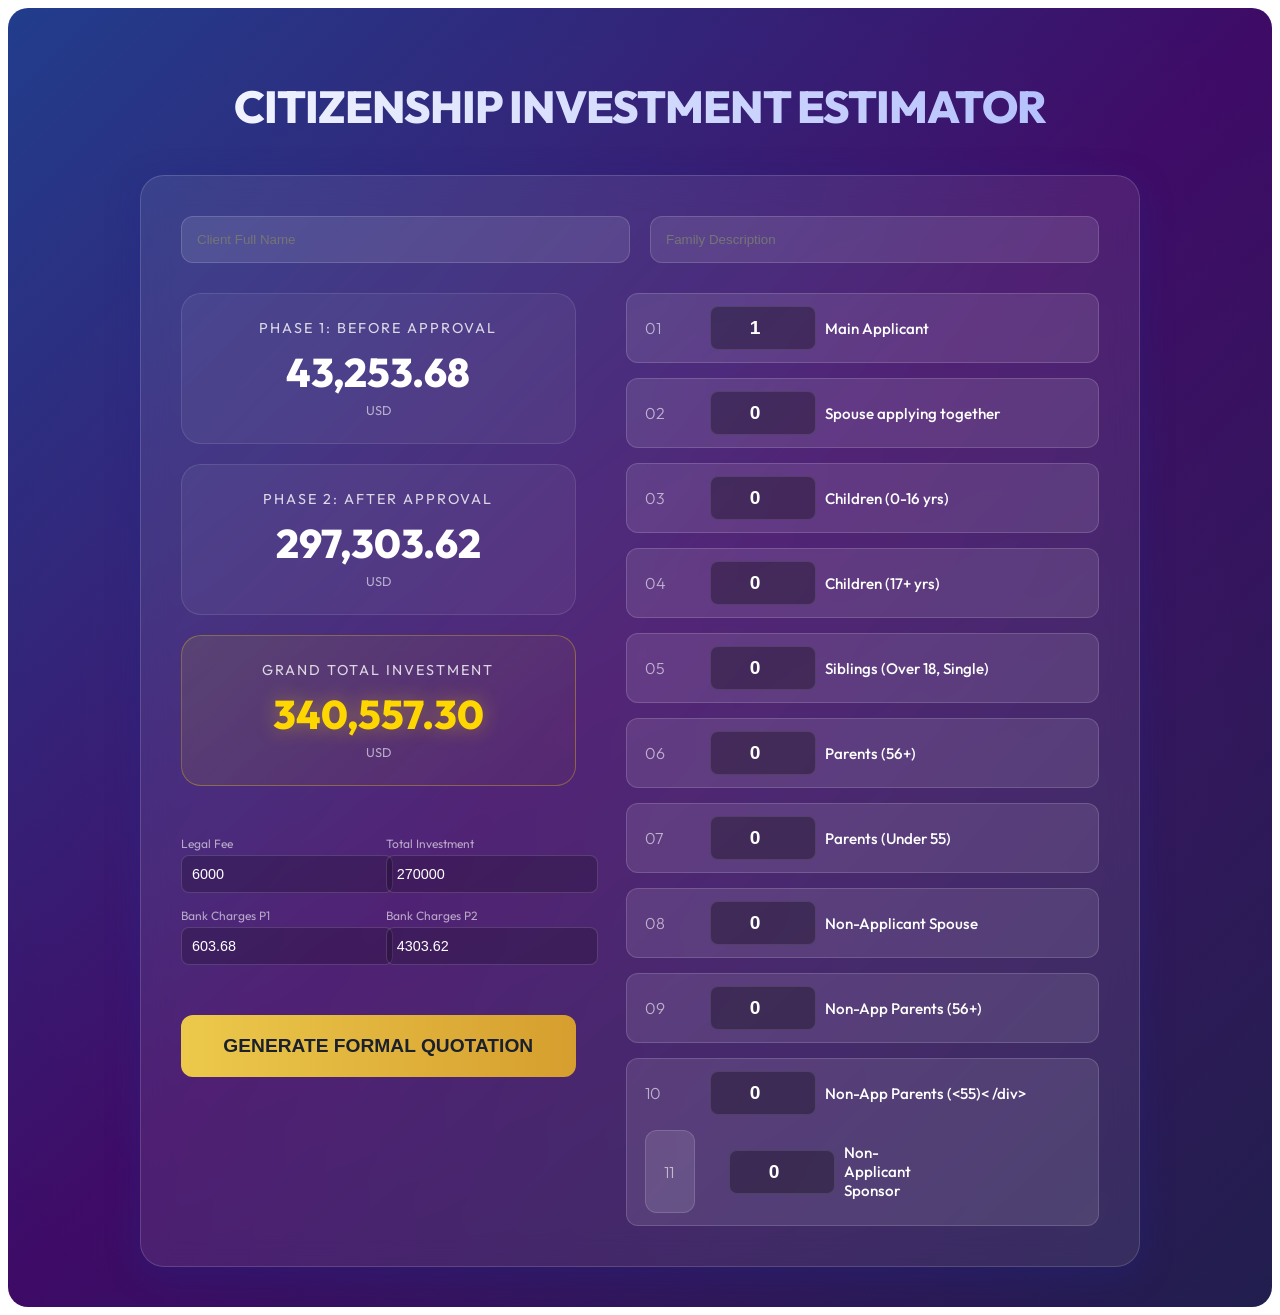
==== src/main/resources/templates/calculator.html @ 2127400d "spring boot app" ====
<!DOCTYPE html>
<html xmlns:th="http://www.thymeleaf.org" th:replace="~{layout :: layout(~{::content})}">

<head>
    <title>Premium Calculator - Office Management</title>
</head>

<body>
    <div th:fragment="content">
        <style>
            @import url('https://fonts.googleapis.com/css2?family=Outfit:wght@300;400;600;800&display=swap');

            :root {
                --glass-bg: rgba(255, 255, 255, 0.08);
                --glass-border: rgba(255, 255, 255, 0.15);
                --glass-shadow: 0 8px 32px 0 rgba(31, 38, 135, 0.37);
                --accent-color: #ffd700;
                --text-main: #ffffff;
                --input-bg: rgba(255, 255, 255, 0.1);
            }

            .premium-wrapper {
                min-height: 90vh;
                background: linear-gradient(135deg, #1e3a8a 0%, #3b0764 50%, #1e1b4b 100%);
                padding: 40px;
                border-radius: 20px;
                font-family: 'Outfit', sans-serif;
                color: var(--text-main);
                position: relative;
                overflow: hidden;
            }

            .premium-wrapper::before {
                content: '';
                position: absolute;
                top: -50%;
                left: -50%;
                width: 200%;
                height: 200%;
                background: radial-gradient(circle, rgba(255, 255, 255, 0.05) 0%, transparent 70%);
                pointer-events: none;
            }

            .calc-glass-card {
                background: var(--glass-bg);
                backdrop-filter: blur(15px);
                -webkit-backdrop-filter: blur(15px);
                border: 1px solid var(--glass-border);
                border-radius: 24px;
                box-shadow: var(--glass-shadow);
                padding: 40px;
                animation: fadeIn 0.8s ease-out;
            }

            @keyframes fadeIn {
                from {
                    opacity: 0;
                    transform: translateY(20px);
                }

                to {
                    opacity: 1;
                    transform: translateY(0);
                }
            }

            .calc-header-main {
                font-size: 2.8rem;
                font-weight: 800;
                text-align: center;
                margin-bottom: 40px;
                background: linear-gradient(to right, #ffffff, #a5b4fc);
                -webkit-background-clip: text;
                -webkit-text-fill-color: transparent;
                letter-spacing: -1px;
            }

            .calc-grid {
                display: grid;
                grid-template-columns: 1fr 1.2fr;
                gap: 50px;
            }

            /* Right: Inputs Area */
            .inputs-section {
                display: flex;
                flex-direction: column;
                gap: 15px;
            }

            .input-group-premium {
                display: grid;
                grid-template-columns: 50px 100px 1fr;
                align-items: center;
                gap: 15px;
                background: var(--input-bg);
                padding: 12px 18px;
                border: 1px solid var(--glass-border);
                border-radius: 12px;
                transition: all 0.3s cubic-bezier(0.4, 0, 0.2, 1);
            }

            .input-group-premium:hover {
                background: rgba(255, 255, 255, 0.15);
                border-color: rgba(255, 255, 255, 0.3);
                transform: translateX(5px);
            }

            .input-group-premium input {
                background: rgba(0, 0, 0, 0.3);
                border: 1px solid rgba(255, 255, 255, 0.1);
                border-radius: 8px;
                color: white;
                height: 40px;
                text-align: center;
                font-size: 1.2rem;
                font-weight: 600;
                outline: none;
                width: 100%;
            }

            .input-group-premium input:focus {
                border-color: var(--accent-color);
                box-shadow: 0 0 10px rgba(255, 215, 0, 0.2);
            }

            .item-num {
                font-weight: 300;
                opacity: 0.6;
            }

            .item-lbl {
                font-weight: 500;
                font-size: 0.95rem;
            }

            /* Left: Results Area */
            .results-section {
                display: flex;
                flex-direction: column;
                gap: 20px;
            }

            .result-card {
                background: rgba(255, 255, 255, 0.05);
                border: 1px solid rgba(255, 255, 255, 0.1);
                border-radius: 20px;
                padding: 25px;
                text-align: center;
                transition: transform 0.3s ease;
            }

            .result-card:hover {
                transform: scale(1.02);
            }

            .res-lbl {
                font-size: 0.9rem;
                text-transform: uppercase;
                letter-spacing: 2px;
                margin-bottom: 10px;
                opacity: 0.8;
            }

            .res-val {
                font-size: 2.5rem;
                font-weight: 800;
                margin: 5px 0;
            }

            .total-card {
                background: linear-gradient(135deg, rgba(255, 215, 0, 0.1), rgba(255, 215, 0, 0.02));
                border: 1px solid rgba(255, 215, 0, 0.3);
            }

            .total-card .res-val {
                color: var(--accent-color);
                text-shadow: 0 0 20px rgba(255, 215, 0, 0.4);
            }

            .settings-panel {
                margin-top: 30px;
                display: grid;
                grid-template-columns: repeat(2, 1fr);
                gap: 15px;
            }

            .compact-set input {
                width: 100%;
                background: rgba(0, 0, 0, 0.2);
                border: 1px solid var(--glass-border);
                padding: 10px;
                border-radius: 8px;
                color: white;
                font-size: 0.9rem;
            }

            .compact-set label {
                font-size: 0.75rem;
                opacity: 0.6;
                margin-bottom: 4px;
                display: block;
            }

            .save-btn-premium {
                margin-top: 30px;
                padding: 20px;
                border-radius: 12px;
                border: none;
                background: linear-gradient(to right, #ecc94b, #d69e2e);
                color: #1a202c;
                font-weight: 800;
                font-size: 1.2rem;
                cursor: pointer;
                transition: all 0.3s;
                text-transform: uppercase;
            }

            .save-btn-premium:hover {
                filter: brightness(1.1);
                transform: translateY(-3px);
                box-shadow: 0 10px 20px rgba(214, 158, 46, 0.3);
            }
        </style>

        <div class="premium-wrapper">
            <h1 class="calc-header-main" id="calcHeader">CITIZENSHIP INVESTMENT ESTIMATOR</h1>

            <div style="max-width: 1000px; margin: 0 auto;">
                <div class="calc-glass-card">
                    <div style="display: flex; gap: 20px; margin-bottom: 30px;">
                        <input type="text" id="clientName" placeholder="Client Full Name"
                            style="flex: 1; background: var(--input-bg); border: 1px solid var(--glass-border); padding: 15px; border-radius: 12px; color: white;">
                        <input type="text" id="familyStructure" placeholder="Family Description"
                            style="flex: 1; background: var(--input-bg); border: 1px solid var(--glass-border); padding: 15px; border-radius: 12px; color: white;">
                    </div>

                    <div class="calc-grid">
                        <div class="results-section">
                            <div class="result-card">
                                <div class="res-lbl">Phase 1: Before Approval</div>
                                <div class="res-val" id="beforeApproval">0.00</div>
                                <div style="font-size: 0.8rem; opacity: 0.6;">USD</div>
                            </div>
                            <div class="result-card">
                                <div class="res-lbl">Phase 2: After Approval</div>
                                <div class="res-val" id="afterApproval">0.00</div>
                                <div style="font-size: 0.8rem; opacity: 0.6;">USD</div>
                            </div>
                            <div class="result-card total-card">
                                <div class="res-lbl">Grand Total Investment</div>
                                <div class="res-val" id="totalFees">0.00</div>
                                <div style="font-size: 0.8rem; opacity: 0.6;">USD</div>
                            </div>

                            <div class="settings-panel">
                                <div class="compact-set">
                                    <label>Legal Fee</label>
                                    <input type="number" id="legalFee" value="6000" oninput="runCalc()">
                                </div>
                                <div class="compact-set">
                                    <label>Total Investment</label>
                                    <input type="number" id="totalInvestment" value="270000" oninput="runCalc()">
                                </div>
                                <div class="compact-set">
                                    <label>Bank Charges P1</label>
                                    <input type="number" id="bankCharges1" value="603.68" oninput="runCalc()">
                                </div>
                                <div class="compact-set">
                                    <label>Bank Charges P2</label>
                                    <input type="number" id="bankCharges2" value="4303.62" oninput="runCalc()">
                                </div>
                                <input type="hidden" id="courierFee" value="200">
                                <input type="hidden" id="govtFeeBase" value="50000">
                            </div>

                            <button class="save-btn-premium" id="saveBtn" onclick="saveQuotation()">Generate Formal
                                Quotation</button>
                        </div>

                        <div class="inputs-section">
                            <div class="input-group-premium">
                                <div class="item-num">01</div>
                                <input type="number" id="mainApplicantCount" value="1" oninput="runCalc()">
                                <div class="item-lbl">Main Applicant</div>
                            </div>
                            <div class="input-group-premium">
                                <div class="item-num">02</div>
                                <input type="number" id="spouseApplyCount" value="0" oninput="runCalc()">
                                <div class="item-lbl">Spouse applying together</div>
                            </div>
                            <div class="input-group-premium">
                                <div class="item-num">03</div>
                                <input type="number" id="child0To16Count" value="0" oninput="runCalc()">
                                <div class="item-lbl">Children (0-16 yrs)</div>
                            </div>
                            <div class="input-group-premium">
                                <div class="item-num">04</div>
                                <input type="number" id="child17PlusCount" value="0" oninput="runCalc()">
                                <div class="item-lbl">Children (17+ yrs)</div>
                            </div>
                            <div class="input-group-premium">
                                <div class="item-num">05</div>
                                <input type="number" id="siblingCount" value="0" oninput="runCalc()">
                                <div class="item-lbl">Siblings (Over 18, Single)</div>
                            </div>
                            <div class="input-group-premium">
                                <div class="item-num">06</div>
                                <input type="number" id="parent56PlusCount" value="0" oninput="runCalc()">
                                <div class="item-lbl">Parents (56+)</div>
                            </div>
                            <div class="input-group-premium">
                                <div class="item-num">07</div>
                                <input type="number" id="parentUnder55Count" value="0" oninput="runCalc()">
                                <div class="item-lbl">Parents (Under 55)</div>
                            </div>
                            <div class="input-group-premium">
                                <div class="item-num">08</div>
                                <input type="number" id="nonAppSpouseCount" value="0" oninput="runCalc()">
                                <div class="item-lbl">Non-Applicant Spouse</div>
                            </div>
                            <div class="input-group-premium">
                                <div class="item-num">09</div>
                                <input type="number" id="parent56PlusNonAppCount" value="0" oninput="runCalc()">
                                <div class="item-lbl">Non-App Parents (56+)</div>
                            </div>
                            <div class="input-group-premium">
                                <div class="item-num">10</div>
                                <input type="number" id="parentUnder55NonAppCount" value="0" oninput="runCalc()">
                                <div class="item-lbl">Non-App Parents (<55)< /div>
                                </div>
                                <div class="input-group-premium">
                                    <div class="item-num">11</div>
                                    <input type="number" id="nonAppSponsorCount" value="0" oninput="runCalc()">
                                    <div class="item-lbl">Non-Applicant Sponsor</div>
                                </div>
                            </div>
                        </div>
                    </div>
                </div>
            </div>

            <script>
                const fmt = (n) => n.toLocaleString(undefined, { minimumFractionDigits: 2, maximumFractionDigits: 2 });

                function runCalc() {
                    const getV = (id) => parseInt(document.getElementById(id).value) || 0;
                    const getF = (id) => parseFloat(document.getElementById(id).value) || 0;

                    const counts = {
                        main: getV('mainApplicantCount'),
                        spouse: getV('spouseApplyCount'),
                        child0: getV('child0To16Count'),
                        child17: getV('child17PlusCount'),
                        sibling: getV('siblingCount'),
                        p56: getV('parent56PlusCount'),
                        p55: getV('parentUnder55Count'),
                        nonAppSpouse: getV('nonAppSpouseCount'),
                        p56Non: getV('parent56PlusNonAppCount'),
                        p55Non: getV('parentUnder55NonAppCount'),
                        sponsor: getV('nonAppSponsorCount')
                    };

                    const totalApps = counts.main + counts.spouse + counts.child0 + counts.child17 + counts.sibling + counts.p56 + counts.p55;
                    const totalNonApps = counts.nonAppSpouse + counts.p56Non + counts.p55Non + counts.sponsor;
                    const totalHumans = totalApps + totalNonApps;

                    const rates = {
                        app: 1500, proc17: 1500, proc0: 500, dd17: 5000, ddNon: 8000,
                        interview: 1000, misc: 450, advance: 0.10, govtAdd: 25000,
                        p55Add: 50000, siblingAdd: 75000
                    };

                    const p17qty = counts.main + counts.spouse + counts.child17 + counts.sibling + counts.p56 + counts.p55;

                    const before = (totalApps * rates.app) + (p17qty * rates.proc17) + (counts.child0 * rates.proc0) +
                        (p17qty * rates.dd17) + (totalNonApps * rates.ddNon) + (p17qty * rates.interview) +
                        getF('legalFee') + (totalHumans * rates.misc) + getF('courierFee') +
                        (getF('totalInvestment') * rates.advance) + getF('bankCharges1');

                    const groupA = counts.main + counts.spouse + counts.child0 + counts.child17 + counts.p56;
                    const govtAddQty = Math.max(0, groupA - 4);

                    const after = (getF('totalInvestment') * 0.90) + getF('govtFeeBase') +
                        (govtAddQty * rates.govtAdd) + (counts.p55 * rates.p55Add) +
                        (counts.sibling * rates.siblingAdd) + getF('bankCharges2');

                    document.getElementById('beforeApproval').innerText = fmt(before);
                    document.getElementById('afterApproval').innerText = fmt(after);
                    document.getElementById('totalFees').innerText = fmt(before + after);
                }

                let editingQuotationId = null;

                async function checkEditMode() {
                    const urlParams = new URLSearchParams(window.location.search);
                    const id = urlParams.get('id');
                    if (id) {
                        editingQuotationId = id;
                        document.getElementById('calcHeader').innerText = 'EDIT INVESTMENT QUOTATION';
                        document.getElementById('saveBtn').innerText = 'Update Formal Quotation';

                        try {
                            const res = await fetch(`/api/quotations/investment/${id}`);
                            if (res.ok) {
                                const q = await res.json();
                                document.getElementById('clientName').value = q.clientName || '';
                                document.getElementById('familyStructure').value = q.familyStructure || '';

                                document.getElementById('mainApplicantCount').value = q.mainApplicantCount;
                                document.getElementById('spouseApplyCount').value = q.spouseApplyCount;
                                document.getElementById('child0To16Count').value = q.child0To16Count;
                                document.getElementById('child17PlusCount').value = q.child17PlusCount;
                                document.getElementById('siblingCount').value = q.siblingCount;
                                document.getElementById('parent56PlusCount').value = q.parent56PlusCount;
                                document.getElementById('parentUnder55Count').value = q.parentUnder55Count;
                                document.getElementById('nonAppSpouseCount').value = q.nonAppSpouseCount;
                                document.getElementById('parent56PlusNonAppCount').value = q.parent56PlusNonAppCount;
                                document.getElementById('parentUnder55NonAppCount').value = q.parentUnder55NonAppCount;
                                document.getElementById('nonAppSponsorCount').value = q.nonAppSponsorCount;

                                document.getElementById('legalFee').value = q.legalFee;
                                document.getElementById('totalInvestment').value = q.totalInvestment;
                                document.getElementById('bankCharges1').value = q.bankChargesAndVat1;
                                document.getElementById('bankCharges2').value = q.bankChargesAndVat2;

                                runCalc();
                            }
                        } catch (e) { console.error('Error loading quotation', e); }
                    }
                }

                async function saveQuotation() {
                    const getV = (id) => parseInt(document.getElementById(id).value) || 0;
                    const getF = (id) => parseFloat(document.getElementById(id).value) || 0;
                    const getS = (id) => document.getElementById(id).value;

                    const counts = {
                        main: getV('mainApplicantCount'), spouse: getV('spouseApplyCount'),
                        child0: getV('child0To16Count'), child17: getV('child17PlusCount'),
                        sibling: getV('siblingCount'), p56: getV('parent56PlusCount'),
                        p55: getV('parentUnder55Count'), nonAppSpouse: getV('nonAppSpouseCount'),
                        p56Non: getV('parent56PlusNonAppCount'), p55Non: getV('parentUnder55NonAppCount'),
                        sponsor: getV('nonAppSponsorCount')
                    };

                    const totalApps = counts.main + counts.spouse + counts.child0 + counts.child17 + counts.sibling + counts.p56 + counts.p55;
                    const totalNonApps = counts.nonAppSpouse + counts.p56Non + counts.p55Non + counts.sponsor;
                    const totalHumans = totalApps + totalNonApps;
                    const p17qty = counts.main + counts.spouse + counts.child17 + counts.sibling + counts.p56 + counts.p55;
                    const groupA = counts.main + counts.spouse + counts.child0 + counts.child17 + counts.p56;

                    const data = {
                        id: editingQuotationId,
                        clientName: getS('clientName'),
                        familyStructure: getS('familyStructure'),
                        mainApplicantCount: counts.main,
                        spouseApplyCount: counts.spouse,
                        nonAppSpouseCount: counts.nonAppSpouse,
                        child0To16Count: counts.child0,
                        child17PlusCount: counts.child17,
                        siblingCount: counts.sibling,
                        parent56PlusCount: counts.p56,
                        parent56PlusNonAppCount: counts.p56Non,
                        parentUnder55Count: counts.p55,
                        parentUnder55NonAppCount: counts.p55Non,
                        nonAppSponsorCount: counts.sponsor,
                        appFeeQty: totalApps,
                        procFee17Qty: p17qty,
                        procFee0Qty: counts.child0,
                        ddFee17Qty: p17qty,
                        ddFeeNonAppQty: totalNonApps,
                        interviewFeeQty: p17qty,
                        miscFeeQty: totalHumans,
                        legalFee: getF('legalFee'),
                        courierFee: getF('courierFee'),
                        bankChargesAndVat1: getF('bankCharges1'),
                        bankChargesAndVat2: getF('bankCharges2'),
                        totalInvestment: getF('totalInvestment'),
                        govtFeeBase: getF('govtFeeBase'),
                        govtFeeAdditionalQty: Math.max(0, groupA - 4),
                        govtFeeUnder55Qty: counts.p55,
                        govtFeeSiblingQty: counts.sibling,
                        govtFeeDescription: `Family of ${totalHumans}`
                    };

                    try {
                        const res = await fetch('/api/quotations/investment', {
                            method: 'POST',
                            headers: { 'Content-Type': 'application/json' },
                            body: JSON.stringify(data)
                        });
                        if (res.ok) {
                            alert(editingQuotationId ? 'Quotation Updated Successfully!' : 'Quotation Created Successfully!');
                            window.location.href = '/quotations';
                        } else { alert('Failed to save quotation'); }
                    } catch (e) { alert('An error occurred'); }
                }

                runCalc();
                checkEditMode();
            </script>
        </div>
</body>

</html>
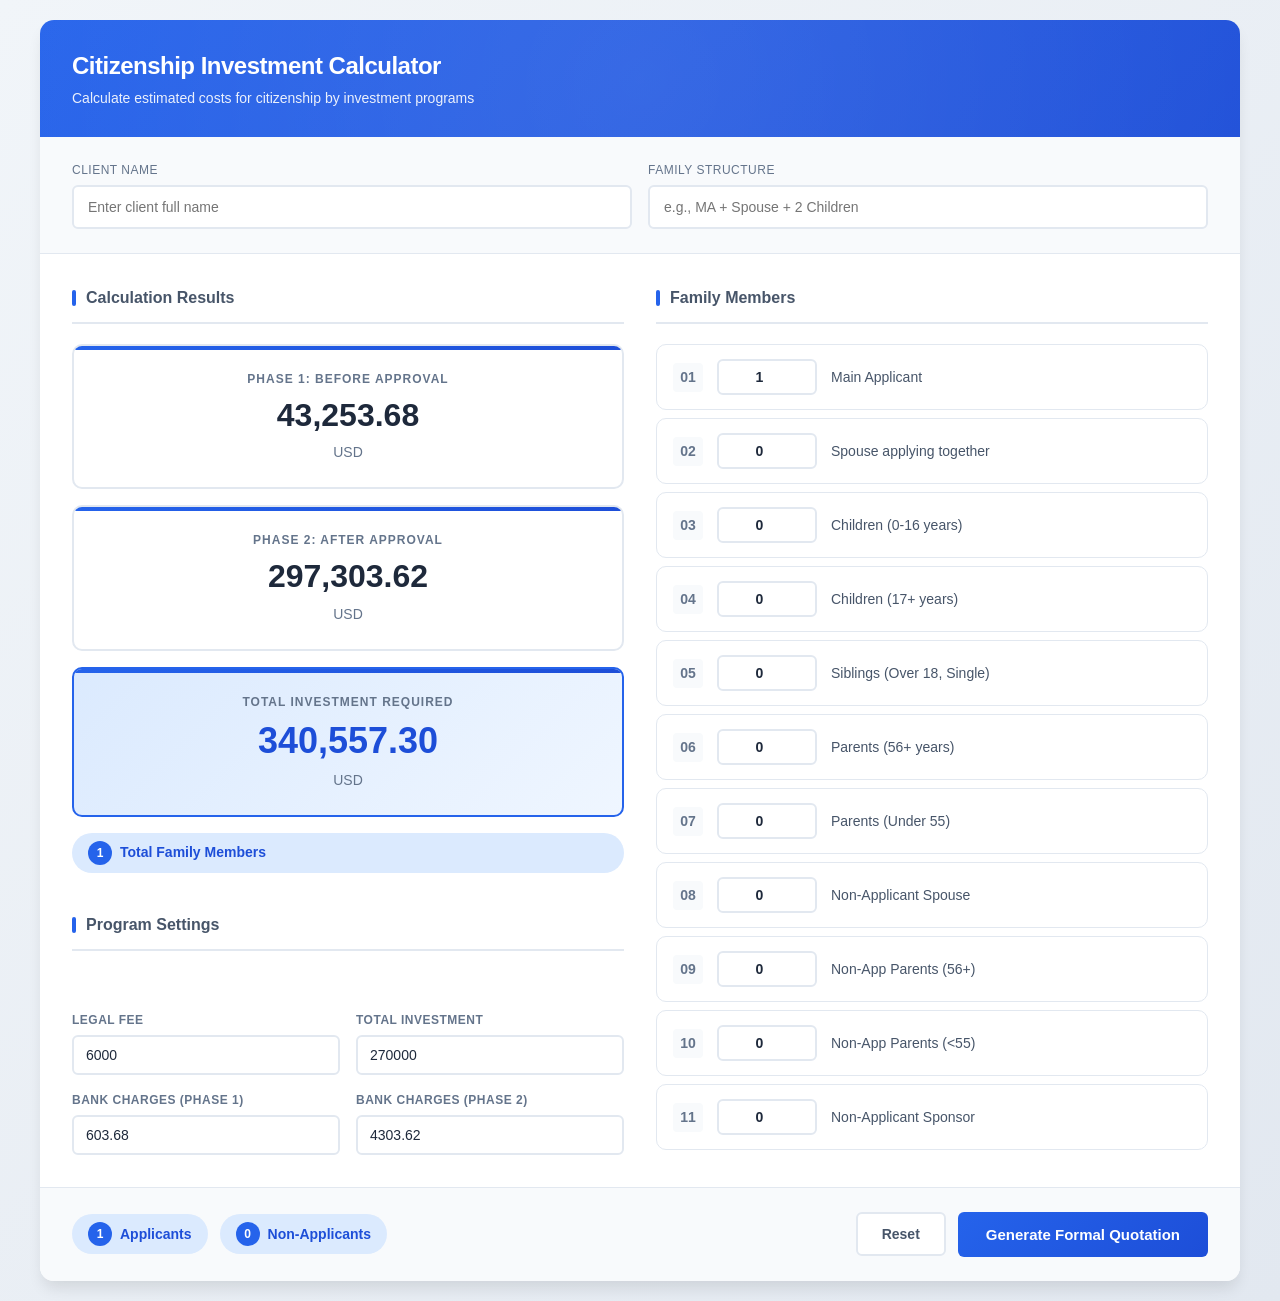
==== commit 746eda35: "Updated app features and bug fixes" ====
--- a/src/main/resources/templates/calculator.html
+++ b/src/main/resources/templates/calculator.html
@@ -1,506 +1,952 @@
 <!DOCTYPE html>
-<html xmlns:th="http://www.thymeleaf.org" th:replace="~{layout :: layout(~{::content})}">
-
+<html xmlns:th="http://www.thymeleaf.org" lang="en">
 <head>
-    <title>Premium Calculator - Office Management</title>
+    <title>Investment Calculator</title>
+    <meta charset="UTF-8">
+    <meta name="viewport" content="width=device-width, initial-scale=1.0">
+    <style th:inline="text">
+        :root {
+            --primary: #2563eb;
+            --primary-dark: #1d4ed8;
+            --primary-light: #dbeafe;
+            --secondary: #475569;
+            --success: #10b981;
+            --border: #e2e8f0;
+            --bg-light: #f8fafc;
+            --bg-white: #ffffff;
+            --text-dark: #1e293b;
+            --text-muted: #64748b;
+            --shadow-sm: 0 1px 2px 0 rgba(0, 0, 0, 0.05);
+            --shadow: 0 4px 6px -1px rgba(0, 0, 0, 0.1);
+            --shadow-lg: 0 10px 15px -3px rgba(0, 0, 0, 0.1);
+            --radius-sm: 6px;
+            --radius: 10px;
+            --radius-lg: 14px;
+            --transition: all 0.2s cubic-bezier(0.4, 0, 0.2, 1);
+        }
+
+        * {
+            box-sizing: border-box;
+            margin: 0;
+            padding: 0;
+        }
+
+        body {
+            font-family: -apple-system, BlinkMacSystemFont, 'Segoe UI', Roboto, 'Helvetica Neue', Arial, sans-serif;
+            background: linear-gradient(135deg, #f1f5f9 0%, #e2e8f0 100%);
+            min-height: 100vh;
+            padding: 20px;
+            color: var(--text-dark);
+            line-height: 1.5;
+        }
+
+        .calculator-container {
+            max-width: 1200px;
+            margin: 0 auto;
+            background: var(--bg-white);
+            border-radius: var(--radius-lg);
+            box-shadow: var(--shadow-lg);
+            overflow: hidden;
+            animation: slideUp 0.3s ease-out;
+        }
+
+        @keyframes slideUp {
+            from {
+                opacity: 0;
+                transform: translateY(20px);
+            }
+            to {
+                opacity: 1;
+                transform: translateY(0);
+            }
+        }
+
+        /* Header Styles */
+        .header {
+            background: linear-gradient(135deg, var(--primary) 0%, var(--primary-dark) 100%);
+            color: white;
+            padding: 28px 32px;
+            position: relative;
+            overflow: hidden;
+        }
+
+        .header::before {
+            content: '';
+            position: absolute;
+            top: -50%;
+            right: -50%;
+            width: 200%;
+            height: 200%;
+            background: radial-gradient(circle, rgba(255,255,255,0.1) 0%, transparent 70%);
+            pointer-events: none;
+        }
+
+        .header h1 {
+            font-size: 24px;
+            font-weight: 600;
+            letter-spacing: -0.5px;
+            margin-bottom: 4px;
+            position: relative;
+            z-index: 1;
+        }
+
+        .header-subtitle {
+            opacity: 0.9;
+            font-size: 14px;
+            font-weight: 400;
+            position: relative;
+            z-index: 1;
+        }
+
+        /* Client Info Section */
+        .client-info {
+            padding: 24px 32px;
+            background: var(--bg-light);
+            border-bottom: 1px solid var(--border);
+        }
+
+        .info-inputs {
+            display: grid;
+            grid-template-columns: repeat(auto-fit, minmax(250px, 1fr));
+            gap: 16px;
+        }
+
+        .input-wrapper {
+            position: relative;
+        }
+
+        .input-wrapper label {
+            display: block;
+            font-size: 12px;
+            font-weight: 500;
+            color: var(--text-muted);
+            margin-bottom: 6px;
+            text-transform: uppercase;
+            letter-spacing: 0.5px;
+        }
+
+        .input-wrapper input {
+            width: 100%;
+            padding: 12px 14px;
+            border: 2px solid var(--border);
+            border-radius: var(--radius-sm);
+            font-size: 14px;
+            font-weight: 500;
+            color: var(--text-dark);
+            background: var(--bg-white);
+            transition: var(--transition);
+        }
+
+        .input-wrapper input:focus {
+            outline: none;
+            border-color: var(--primary);
+            box-shadow: 0 0 0 3px rgba(37, 99, 235, 0.15);
+        }
+
+        /* Main Content Grid */
+        .main-content {
+            display: grid;
+            grid-template-columns: 1fr 1fr;
+            gap: 32px;
+            padding: 32px;
+        }
+
+        @media (max-width: 900px) {
+            .main-content {
+                grid-template-columns: 1fr;
+                gap: 24px;
+            }
+        }
+
+        /* Section Titles */
+        .section-title {
+            font-size: 16px;
+            font-weight: 600;
+            color: var(--secondary);
+            margin-bottom: 20px;
+            padding-bottom: 12px;
+            border-bottom: 2px solid var(--border);
+            display: flex;
+            align-items: center;
+            gap: 10px;
+        }
+
+        .section-title::before {
+            content: '';
+            display: block;
+            width: 4px;
+            height: 16px;
+            background: var(--primary);
+            border-radius: 2px;
+        }
+
+        /* Inputs Grid */
+        .inputs-grid {
+            display: flex;
+            flex-direction: column;
+            gap: 8px;
+        }
+
+        .input-row {
+            display: grid;
+            grid-template-columns: 30px 100px 1fr;
+            gap: 14px;
+            align-items: center;
+            padding: 14px 16px;
+            background: var(--bg-white);
+            border: 1px solid var(--border);
+            border-radius: var(--radius);
+            transition: var(--transition);
+        }
+
+        .input-row:hover {
+            border-color: #94a3b8;
+            background: var(--bg-light);
+            transform: translateX(4px);
+        }
+
+        .input-num {
+            color: var(--text-muted);
+            font-size: 14px;
+            font-weight: 600;
+            text-align: center;
+            background: var(--bg-light);
+            padding: 4px;
+            border-radius: 4px;
+            min-width: 30px;
+        }
+
+        .input-row input {
+            width: 100%;
+            padding: 8px 10px;
+            border: 2px solid var(--border);
+            border-radius: 6px;
+            text-align: center;
+            font-size: 14px;
+            font-weight: 600;
+            color: var(--text-dark);
+            background: var(--bg-white);
+            transition: var(--transition);
+        }
+
+        .input-row input:focus {
+            outline: none;
+            border-color: var(--primary);
+            background: var(--primary-light);
+        }
+
+        .input-label {
+            font-size: 14px;
+            color: var(--secondary);
+            font-weight: 500;
+        }
+
+        /* Results Section */
+        .results-grid {
+            display: flex;
+            flex-direction: column;
+            gap: 16px;
+        }
+
+        .result-card {
+            background: var(--bg-white);
+            border: 2px solid var(--border);
+            border-radius: var(--radius);
+            padding: 24px;
+            text-align: center;
+            transition: var(--transition);
+            position: relative;
+            overflow: hidden;
+        }
+
+        .result-card:hover {
+            transform: translateY(-2px);
+            box-shadow: var(--shadow);
+        }
+
+        .result-card::before {
+            content: '';
+            position: absolute;
+            top: 0;
+            left: 0;
+            width: 100%;
+            height: 4px;
+            background: linear-gradient(to right, var(--primary), var(--primary-dark));
+        }
+
+        .result-label {
+            font-size: 12px;
+            color: var(--text-muted);
+            text-transform: uppercase;
+            letter-spacing: 1px;
+            font-weight: 600;
+            margin-bottom: 8px;
+            display: block;
+        }
+
+        .result-value {
+            font-size: 32px;
+            font-weight: 700;
+            color: var(--text-dark);
+            margin: 8px 0;
+            line-height: 1.2;
+        }
+
+        .result-currency {
+            font-size: 14px;
+            color: var(--text-muted);
+            font-weight: 500;
+        }
+
+        .total-card {
+            background: linear-gradient(135deg, var(--primary-light) 0%, #eff6ff 100%);
+            border-color: var(--primary);
+        }
+
+        .total-card .result-value {
+            color: var(--primary-dark);
+            font-size: 36px;
+        }
+
+        /* Settings Grid */
+        .settings-grid {
+            display: grid;
+            grid-template-columns: repeat(2, 1fr);
+            gap: 16px;
+            margin-top: 24px;
+        }
+
+        .setting-group {
+            display: flex;
+            flex-direction: column;
+            gap: 6px;
+        }
+
+        .setting-group label {
+            font-size: 12px;
+            color: var(--text-muted);
+            font-weight: 600;
+            text-transform: uppercase;
+            letter-spacing: 0.5px;
+        }
+
+        .setting-group input {
+            padding: 10px 12px;
+            border: 2px solid var(--border);
+            border-radius: var(--radius-sm);
+            font-size: 14px;
+            font-weight: 500;
+            color: var(--text-dark);
+            background: var(--bg-white);
+            transition: var(--transition);
+        }
+
+        .setting-group input:focus {
+            outline: none;
+            border-color: var(--primary);
+            box-shadow: 0 0 0 3px rgba(37, 99, 235, 0.1);
+        }
+
+        /* Actions Section */
+        .actions {
+            padding: 24px 32px;
+            background: var(--bg-light);
+            border-top: 1px solid var(--border);
+            display: flex;
+            justify-content: space-between;
+            align-items: center;
+            flex-wrap: wrap;
+            gap: 16px;
+        }
+
+        .btn {
+            padding: 12px 24px;
+            border-radius: var(--radius-sm);
+            font-size: 14px;
+            font-weight: 600;
+            cursor: pointer;
+            border: 2px solid transparent;
+            transition: var(--transition);
+            display: inline-flex;
+            align-items: center;
+            gap: 8px;
+        }
+
+        .btn:hover {
+            transform: translateY(-2px);
+            box-shadow: var(--shadow);
+        }
+
+        .btn-secondary {
+            background: var(--bg-white);
+            color: var(--secondary);
+            border-color: var(--border);
+        }
+
+        .btn-secondary:hover {
+            background: var(--bg-light);
+            border-color: #94a3b8;
+        }
+
+        .btn-primary {
+            background: linear-gradient(135deg, var(--primary) 0%, var(--primary-dark) 100%);
+            color: white;
+            border: none;
+            padding: 14px 28px;
+            font-size: 15px;
+            font-weight: 600;
+        }
+
+        .btn-primary:hover {
+            background: linear-gradient(135deg, var(--primary-dark) 0%, #1e40af 100%);
+            box-shadow: 0 10px 20px rgba(37, 99, 235, 0.2);
+        }
+
+        /* Summary Badge */
+        .summary-badge {
+            display: inline-flex;
+            align-items: center;
+            gap: 8px;
+            padding: 8px 16px;
+            background: var(--primary-light);
+            color: var(--primary-dark);
+            border-radius: 20px;
+            font-size: 14px;
+            font-weight: 600;
+        }
+
+        .summary-badge span {
+            background: var(--primary);
+            color: white;
+            width: 24px;
+            height: 24px;
+            border-radius: 50%;
+            display: flex;
+            align-items: center;
+            justify-content: center;
+            font-size: 12px;
+        }
+    </style>
 </head>
-
 <body>
-    <div th:fragment="content">
-        <style>
-            @import url('https://fonts.googleapis.com/css2?family=Outfit:wght@300;400;600;800&display=swap');
-
-            :root {
-                --glass-bg: rgba(255, 255, 255, 0.08);
-                --glass-border: rgba(255, 255, 255, 0.15);
-                --glass-shadow: 0 8px 32px 0 rgba(31, 38, 135, 0.37);
-                --accent-color: #ffd700;
-                --text-main: #ffffff;
-                --input-bg: rgba(255, 255, 255, 0.1);
+<div class="calculator-container">
+    <!-- Header -->
+    <div class="header">
+        <h1 id="headerTitle">Citizenship Investment Calculator</h1>
+        <div class="header-subtitle" id="headerSubtitle">
+            Calculate estimated costs for citizenship by investment programs
+        </div>
+    </div>
+
+    <!-- Client Info -->
+    <div class="client-info">
+        <div class="info-inputs">
+            <div class="input-wrapper">
+                <label for="clientName">Client Name</label>
+                <input type="text"
+                       id="clientName"
+                       placeholder="Enter client full name"
+                       oninput="updateHeader()">
+            </div>
+            <div class="input-wrapper">
+                <label for="familyStructure">Family Structure</label>
+                <input type="text"
+                       id="familyStructure"
+                       placeholder="e.g., MA + Spouse + 2 Children"
+                       oninput="updateHeader()">
+            </div>
+        </div>
+    </div>
+
+    <!-- Main Content -->
+    <div class="main-content">
+        <!-- Left: Results -->
+        <div>
+            <div class="section-title">Calculation Results</div>
+            <div class="results-grid">
+                <div class="result-card">
+                    <div class="result-label">Phase 1: Before Approval</div>
+                    <div class="result-value" id="beforeApproval">0.00</div>
+                    <div class="result-currency">USD</div>
+                </div>
+
+                <div class="result-card">
+                    <div class="result-label">Phase 2: After Approval</div>
+                    <div class="result-value" id="afterApproval">0.00</div>
+                    <div class="result-currency">USD</div>
+                </div>
+
+                <div class="result-card total-card">
+                    <div class="result-label">Total Investment Required</div>
+                    <div class="result-value" id="totalFees">0.00</div>
+                    <div class="result-currency">USD</div>
+                </div>
+
+                <div class="summary-badge">
+                    <span id="totalPersons">1</span>
+                    Total Family Members
+                </div>
+
+                <div class="section-title" style="margin-top: 24px;">Program Settings</div>
+                <div class="settings-grid">
+                    <div class="setting-group">
+                        <label for="legalFee">Legal Fee</label>
+                        <input type="number"
+                               id="legalFee"
+                               value="6000"
+                               oninput="runCalc()"
+                               step="100">
+                    </div>
+                    <div class="setting-group">
+                        <label for="totalInvestment">Total Investment</label>
+                        <input type="number"
+                               id="totalInvestment"
+                               value="270000"
+                               oninput="runCalc()"
+                               step="1000">
+                    </div>
+                    <div class="setting-group">
+                        <label for="bankCharges1">Bank Charges (Phase 1)</label>
+                        <input type="number"
+                               id="bankCharges1"
+                               value="603.68"
+                               oninput="runCalc()"
+                               step="0.01">
+                    </div>
+                    <div class="setting-group">
+                        <label for="bankCharges2">Bank Charges (Phase 2)</label>
+                        <input type="number"
+                               id="bankCharges2"
+                               value="4303.62"
+                               oninput="runCalc()"
+                               step="0.01">
+                    </div>
+                </div>
+                <input type="hidden" id="courierFee" value="200">
+                <input type="hidden" id="govtFeeBase" value="50000">
+            </div>
+        </div>
+
+        <!-- Right: Inputs -->
+        <div>
+            <div class="section-title">Family Members</div>
+            <div class="inputs-grid">
+                <div class="input-row">
+                    <div class="input-num">01</div>
+                    <input type="number"
+                           id="mainApplicantCount"
+                           value="1"
+                           oninput="runCalc()"
+                           min="0">
+                    <div class="input-label">Main Applicant</div>
+                </div>
+
+                <div class="input-row">
+                    <div class="input-num">02</div>
+                    <input type="number"
+                           id="spouseApplyCount"
+                           value="0"
+                           oninput="runCalc()"
+                           min="0">
+                    <div class="input-label">Spouse applying together</div>
+                </div>
+
+                <div class="input-row">
+                    <div class="input-num">03</div>
+                    <input type="number"
+                           id="child0To16Count"
+                           value="0"
+                           oninput="runCalc()"
+                           min="0">
+                    <div class="input-label">Children (0-16 years)</div>
+                </div>
+
+                <div class="input-row">
+                    <div class="input-num">04</div>
+                    <input type="number"
+                           id="child17PlusCount"
+                           value="0"
+                           oninput="runCalc()"
+                           min="0">
+                    <div class="input-label">Children (17+ years)</div>
+                </div>
+
+                <div class="input-row">
+                    <div class="input-num">05</div>
+                    <input type="number"
+                           id="siblingCount"
+                           value="0"
+                           oninput="runCalc()"
+                           min="0">
+                    <div class="input-label">Siblings (Over 18, Single)</div>
+                </div>
+
+                <div class="input-row">
+                    <div class="input-num">06</div>
+                    <input type="number"
+                           id="parent56PlusCount"
+                           value="0"
+                           oninput="runCalc()"
+                           min="0">
+                    <div class="input-label">Parents (56+ years)</div>
+                </div>
+
+                <div class="input-row">
+                    <div class="input-num">07</div>
+                    <input type="number"
+                           id="parentUnder55Count"
+                           value="0"
+                           oninput="runCalc()"
+                           min="0">
+                    <div class="input-label">Parents (Under 55)</div>
+                </div>
+
+                <div class="input-row">
+                    <div class="input-num">08</div>
+                    <input type="number"
+                           id="nonAppSpouseCount"
+                           value="0"
+                           oninput="runCalc()"
+                           min="0">
+                    <div class="input-label">Non-Applicant Spouse</div>
+                </div>
+
+                <div class="input-row">
+                    <div class="input-num">09</div>
+                    <input type="number"
+                           id="parent56PlusNonAppCount"
+                           value="0"
+                           oninput="runCalc()"
+                           min="0">
+                    <div class="input-label">Non-App Parents (56+)</div>
+                </div>
+
+                <div class="input-row">
+                    <div class="input-num">10</div>
+                    <input type="number"
+                           id="parentUnder55NonAppCount"
+                           value="0"
+                           oninput="runCalc()"
+                           min="0">
+                    <div class="input-label">Non-App Parents (&lt;55)</div>
+                </div>
+
+                <div class="input-row">
+                    <div class="input-num">11</div>
+                    <input type="number"
+                           id="nonAppSponsorCount"
+                           value="0"
+                           oninput="runCalc()"
+                           min="0">
+                    <div class="input-label">Non-Applicant Sponsor</div>
+                </div>
+            </div>
+        </div>
+    </div>
+
+    <!-- Actions -->
+    <div class="actions">
+        <div style="display: flex; gap: 12px; align-items: center;">
+            <div class="summary-badge">
+                <span id="applicantsCount">1</span>
+                Applicants
+            </div>
+            <div class="summary-badge">
+                <span id="nonApplicantsCount">0</span>
+                Non-Applicants
+            </div>
+        </div>
+        <div style="display: flex; gap: 12px; align-items: center;">
+            <button class="btn btn-secondary" onclick="resetForm()">
+                Reset
+            </button>
+            <button class="btn btn-primary" onclick="saveQuotation()" id="saveBtn">
+                Generate Formal Quotation
+            </button>
+        </div>
+    </div>
+</div>
+
+<script th:inline="javascript">
+    /*<![CDATA[*/
+    const fmt = (n) => n.toLocaleString(undefined, {
+        minimumFractionDigits: 2,
+        maximumFractionDigits: 2
+    });
+
+    function updateHeader() {
+        const clientName = document.getElementById('clientName').value.trim();
+        const familyStruct = document.getElementById('familyStructure').value.trim();
+        const headerTitle = document.getElementById('headerTitle');
+        const headerSubtitle = document.getElementById('headerSubtitle');
+
+        if (clientName) {
+            headerTitle.textContent = 'Estimate for ' + clientName;
+            if (familyStruct) {
+                headerSubtitle.textContent = familyStruct;
+            } else {
+                headerSubtitle.textContent = 'Investment migration quotation';
             }
-
-            .premium-wrapper {
-                min-height: 90vh;
-                background: linear-gradient(135deg, #1e3a8a 0%, #3b0764 50%, #1e1b4b 100%);
-                padding: 40px;
-                border-radius: 20px;
-                font-family: 'Outfit', sans-serif;
-                color: var(--text-main);
-                position: relative;
-                overflow: hidden;
+        } else {
+            headerTitle.textContent = 'Citizenship Investment Calculator';
+            headerSubtitle.textContent = 'Calculate estimated costs for citizenship by investment programs';
+        }
+    }
+
+    function runCalc() {
+        const getV = (id) => parseInt(document.getElementById(id).value) || 0;
+        const getF = (id) => parseFloat(document.getElementById(id).value) || 0;
+
+        const counts = {
+            main: getV('mainApplicantCount'),
+            spouse: getV('spouseApplyCount'),
+            child0: getV('child0To16Count'),
+            child17: getV('child17PlusCount'),
+            sibling: getV('siblingCount'),
+            p56: getV('parent56PlusCount'),
+            p55: getV('parentUnder55Count'),
+            nonAppSpouse: getV('nonAppSpouseCount'),
+            p56Non: getV('parent56PlusNonAppCount'),
+            p55Non: getV('parentUnder55NonAppCount'),
+            sponsor: getV('nonAppSponsorCount')
+        };
+
+        // Update summary badges
+        const totalApplicants = counts.main + counts.spouse + counts.child0 + counts.child17 + counts.sibling + counts.p56 + counts.p55;
+        const totalNonApplicants = counts.nonAppSpouse + counts.p56Non + counts.p55Non + counts.sponsor;
+        const totalPersons = totalApplicants + totalNonApplicants;
+
+        document.getElementById('applicantsCount').textContent = totalApplicants;
+        document.getElementById('nonApplicantsCount').textContent = totalNonApplicants;
+        document.getElementById('totalPersons').textContent = totalPersons;
+
+        const rates = {
+            app: 1500,
+            proc17: 1500,
+            proc0: 500,
+            dd17: 5000,
+            ddNon: 8000,
+            interview: 1000,
+            misc: 450,
+            advance: 0.10,
+            govtAdd: 25000,
+            p55Add: 50000,
+            siblingAdd: 75000
+        };
+
+        const p17qty = counts.main + counts.spouse + counts.child17 + counts.sibling + counts.p56 + counts.p55;
+
+        const before = (totalApplicants * rates.app) +
+            (p17qty * rates.proc17) +
+            (counts.child0 * rates.proc0) +
+            (p17qty * rates.dd17) +
+            (totalNonApplicants * rates.ddNon) +
+            (p17qty * rates.interview) +
+            getF('legalFee') +
+            (totalPersons * rates.misc) +
+            getF('courierFee') +
+            (getF('totalInvestment') * rates.advance) +
+            getF('bankCharges1');
+
+        const groupA = counts.main + counts.spouse + counts.child0 + counts.child17 + counts.p56;
+        const govtAddQty = Math.max(0, groupA - 4);
+
+        const after = (getF('totalInvestment') * 0.90) +
+            getF('govtFeeBase') +
+            (govtAddQty * rates.govtAdd) +
+            (counts.p55 * rates.p55Add) +
+            (counts.sibling * rates.siblingAdd) +
+            getF('bankCharges2');
+
+        // Update display
+        document.getElementById('beforeApproval').textContent = fmt(before);
+        document.getElementById('afterApproval').textContent = fmt(after);
+        document.getElementById('totalFees').textContent = fmt(before + after);
+    }
+
+    function resetForm() {
+        if (!confirm('Are you sure you want to reset all fields?')) return;
+
+        document.getElementById('clientName').value = '';
+        document.getElementById('familyStructure').value = '';
+
+        // Reset all number inputs
+        const inputs = [
+            'mainApplicantCount', 'spouseApplyCount', 'child0To16Count',
+            'child17PlusCount', 'siblingCount', 'parent56PlusCount',
+            'parentUnder55Count', 'nonAppSpouseCount', 'parent56PlusNonAppCount',
+            'parentUnder55NonAppCount', 'nonAppSponsorCount'
+        ];
+
+        inputs.forEach((id, index) => {
+            document.getElementById(id).value = index === 0 ? 1 : 0;
+        });
+
+        // Reset settings
+        document.getElementById('legalFee').value = 6000;
+        document.getElementById('totalInvestment').value = 270000;
+        document.getElementById('bankCharges1').value = 603.68;
+        document.getElementById('bankCharges2').value = 4303.62;
+
+        updateHeader();
+        runCalc();
+    }
+
+    let editingQuotationId = null;
+
+    async function checkEditMode() {
+        const urlParams = new URLSearchParams(window.location.search);
+        const id = urlParams.get('id');
+        if (id) {
+            editingQuotationId = id;
+            document.getElementById('saveBtn').textContent = 'Update Quotation';
+
+            try {
+                const res = await fetch('/api/quotations/investment/' + id);
+                if (res.ok) {
+                    const q = await res.json();
+
+                    // Fill form fields
+                    document.getElementById('clientName').value = q.clientName || '';
+                    document.getElementById('familyStructure').value = q.familyStructure || '';
+                    document.getElementById('mainApplicantCount').value = q.mainApplicantCount;
+                    document.getElementById('spouseApplyCount').value = q.spouseApplyCount;
+                    document.getElementById('child0To16Count').value = q.child0To16Count;
+                    document.getElementById('child17PlusCount').value = q.child17PlusCount;
+                    document.getElementById('siblingCount').value = q.siblingCount;
+                    document.getElementById('parent56PlusCount').value = q.parent56PlusCount;
+                    document.getElementById('parentUnder55Count').value = q.parentUnder55Count;
+                    document.getElementById('nonAppSpouseCount').value = q.nonAppSpouseCount;
+                    document.getElementById('parent56PlusNonAppCount').value = q.parent56PlusNonAppCount;
+                    document.getElementById('parentUnder55NonAppCount').value = q.parentUnder55NonAppCount;
+                    document.getElementById('nonAppSponsorCount').value = q.nonAppSponsorCount;
+                    document.getElementById('legalFee').value = q.legalFee;
+                    document.getElementById('totalInvestment').value = q.totalInvestment;
+                    document.getElementById('bankCharges1').value = q.bankChargesAndVat1;
+                    document.getElementById('bankCharges2').value = q.bankChargesAndVat2;
+
+                    updateHeader();
+                    runCalc();
+                }
+            } catch (e) {
+                console.error('Error loading quotation', e);
+                alert('Failed to load quotation data');
             }
-
-            .premium-wrapper::before {
-                content: '';
-                position: absolute;
-                top: -50%;
-                left: -50%;
-                width: 200%;
-                height: 200%;
-                background: radial-gradient(circle, rgba(255, 255, 255, 0.05) 0%, transparent 70%);
-                pointer-events: none;
+        }
+    }
+
+    async function saveQuotation() {
+        const getV = (id) => parseInt(document.getElementById(id).value) || 0;
+        const getF = (id) => parseFloat(document.getElementById(id).value) || 0;
+        const getS = (id) => document.getElementById(id).value.trim();
+
+        // Validation
+        const clientName = getS('clientName');
+        if (!clientName) {
+            alert('Please enter client name');
+            document.getElementById('clientName').focus();
+            return;
+        }
+
+        const counts = {
+            main: getV('mainApplicantCount'),
+            spouse: getV('spouseApplyCount'),
+            child0: getV('child0To16Count'),
+            child17: getV('child17PlusCount'),
+            sibling: getV('siblingCount'),
+            p56: getV('parent56PlusCount'),
+            p55: getV('parentUnder55Count'),
+            nonAppSpouse: getV('nonAppSpouseCount'),
+            p56Non: getV('parent56PlusNonAppCount'),
+            p55Non: getV('parentUnder55NonAppCount'),
+            sponsor: getV('nonAppSponsorCount')
+        };
+
+        const totalApplicants = counts.main + counts.spouse + counts.child0 + counts.child17 + counts.sibling + counts.p56 + counts.p55;
+        const totalNonApplicants = counts.nonAppSpouse + counts.p56Non + counts.p55Non + counts.sponsor;
+        const totalPersons = totalApplicants + totalNonApplicants;
+        const p17qty = counts.main + counts.spouse + counts.child17 + counts.sibling + counts.p56 + counts.p55;
+        const groupA = counts.main + counts.spouse + counts.child0 + counts.child17 + counts.p56;
+
+        const data = {
+            id: editingQuotationId,
+            clientName: clientName,
+            familyStructure: getS('familyStructure'),
+            mainApplicantCount: counts.main,
+            spouseApplyCount: counts.spouse,
+            nonAppSpouseCount: counts.nonAppSpouse,
+            child0To16Count: counts.child0,
+            child17PlusCount: counts.child17,
+            siblingCount: counts.sibling,
+            parent56PlusCount: counts.p56,
+            parent56PlusNonAppCount: counts.p56Non,
+            parentUnder55Count: counts.p55,
+            parentUnder55NonAppCount: counts.p55Non,
+            nonAppSponsorCount: counts.sponsor,
+            appFeeQty: totalApplicants,
+            procFee17Qty: p17qty,
+            procFee0Qty: counts.child0,
+            ddFee17Qty: p17qty,
+            ddFeeNonAppQty: totalNonApplicants,
+            interviewFeeQty: p17qty,
+            miscFeeQty: totalPersons,
+            legalFee: getF('legalFee'),
+            courierFee: getF('courierFee'),
+            bankChargesAndVat1: getF('bankCharges1'),
+            bankChargesAndVat2: getF('bankCharges2'),
+            totalInvestment: getF('totalInvestment'),
+            govtFeeBase: getF('govtFeeBase'),
+            govtFeeAdditionalQty: Math.max(0, groupA - 4),
+            govtFeeUnder55Qty: counts.p55,
+            govtFeeSiblingQty: counts.sibling,
+            govtFeeDescription: 'Family of ' + totalPersons
+        };
+
+        try {
+            // Show loading state
+            const saveBtn = document.getElementById('saveBtn');
+            const originalText = saveBtn.textContent;
+            saveBtn.textContent = 'Saving...';
+            saveBtn.disabled = true;
+
+            const res = await fetch('/api/quotations/investment', {
+                method: 'POST',
+                headers: { 'Content-Type': 'application/json' },
+                body: JSON.stringify(data)
+            });
+
+            if (res.ok) {
+                alert(editingQuotationId ? 'Quotation Updated Successfully!' : 'Quotation Created Successfully!');
+                window.location.href = '/quotations';
+            } else {
+                alert('Failed to save quotation. Please try again.');
             }
-
-            .calc-glass-card {
-                background: var(--glass-bg);
-                backdrop-filter: blur(15px);
-                -webkit-backdrop-filter: blur(15px);
-                border: 1px solid var(--glass-border);
-                border-radius: 24px;
-                box-shadow: var(--glass-shadow);
-                padding: 40px;
-                animation: fadeIn 0.8s ease-out;
-            }
-
-            @keyframes fadeIn {
-                from {
-                    opacity: 0;
-                    transform: translateY(20px);
-                }
-
-                to {
-                    opacity: 1;
-                    transform: translateY(0);
-                }
-            }
-
-            .calc-header-main {
-                font-size: 2.8rem;
-                font-weight: 800;
-                text-align: center;
-                margin-bottom: 40px;
-                background: linear-gradient(to right, #ffffff, #a5b4fc);
-                -webkit-background-clip: text;
-                -webkit-text-fill-color: transparent;
-                letter-spacing: -1px;
-            }
-
-            .calc-grid {
-                display: grid;
-                grid-template-columns: 1fr 1.2fr;
-                gap: 50px;
-            }
-
-            /* Right: Inputs Area */
-            .inputs-section {
-                display: flex;
-                flex-direction: column;
-                gap: 15px;
-            }
-
-            .input-group-premium {
-                display: grid;
-                grid-template-columns: 50px 100px 1fr;
-                align-items: center;
-                gap: 15px;
-                background: var(--input-bg);
-                padding: 12px 18px;
-                border: 1px solid var(--glass-border);
-                border-radius: 12px;
-                transition: all 0.3s cubic-bezier(0.4, 0, 0.2, 1);
-            }
-
-            .input-group-premium:hover {
-                background: rgba(255, 255, 255, 0.15);
-                border-color: rgba(255, 255, 255, 0.3);
-                transform: translateX(5px);
-            }
-
-            .input-group-premium input {
-                background: rgba(0, 0, 0, 0.3);
-                border: 1px solid rgba(255, 255, 255, 0.1);
-                border-radius: 8px;
-                color: white;
-                height: 40px;
-                text-align: center;
-                font-size: 1.2rem;
-                font-weight: 600;
-                outline: none;
-                width: 100%;
-            }
-
-            .input-group-premium input:focus {
-                border-color: var(--accent-color);
-                box-shadow: 0 0 10px rgba(255, 215, 0, 0.2);
-            }
-
-            .item-num {
-                font-weight: 300;
-                opacity: 0.6;
-            }
-
-            .item-lbl {
-                font-weight: 500;
-                font-size: 0.95rem;
-            }
-
-            /* Left: Results Area */
-            .results-section {
-                display: flex;
-                flex-direction: column;
-                gap: 20px;
-            }
-
-            .result-card {
-                background: rgba(255, 255, 255, 0.05);
-                border: 1px solid rgba(255, 255, 255, 0.1);
-                border-radius: 20px;
-                padding: 25px;
-                text-align: center;
-                transition: transform 0.3s ease;
-            }
-
-            .result-card:hover {
-                transform: scale(1.02);
-            }
-
-            .res-lbl {
-                font-size: 0.9rem;
-                text-transform: uppercase;
-                letter-spacing: 2px;
-                margin-bottom: 10px;
-                opacity: 0.8;
-            }
-
-            .res-val {
-                font-size: 2.5rem;
-                font-weight: 800;
-                margin: 5px 0;
-            }
-
-            .total-card {
-                background: linear-gradient(135deg, rgba(255, 215, 0, 0.1), rgba(255, 215, 0, 0.02));
-                border: 1px solid rgba(255, 215, 0, 0.3);
-            }
-
-            .total-card .res-val {
-                color: var(--accent-color);
-                text-shadow: 0 0 20px rgba(255, 215, 0, 0.4);
-            }
-
-            .settings-panel {
-                margin-top: 30px;
-                display: grid;
-                grid-template-columns: repeat(2, 1fr);
-                gap: 15px;
-            }
-
-            .compact-set input {
-                width: 100%;
-                background: rgba(0, 0, 0, 0.2);
-                border: 1px solid var(--glass-border);
-                padding: 10px;
-                border-radius: 8px;
-                color: white;
-                font-size: 0.9rem;
-            }
-
-            .compact-set label {
-                font-size: 0.75rem;
-                opacity: 0.6;
-                margin-bottom: 4px;
-                display: block;
-            }
-
-            .save-btn-premium {
-                margin-top: 30px;
-                padding: 20px;
-                border-radius: 12px;
-                border: none;
-                background: linear-gradient(to right, #ecc94b, #d69e2e);
-                color: #1a202c;
-                font-weight: 800;
-                font-size: 1.2rem;
-                cursor: pointer;
-                transition: all 0.3s;
-                text-transform: uppercase;
-            }
-
-            .save-btn-premium:hover {
-                filter: brightness(1.1);
-                transform: translateY(-3px);
-                box-shadow: 0 10px 20px rgba(214, 158, 46, 0.3);
-            }
-        </style>
-
-        <div class="premium-wrapper">
-            <h1 class="calc-header-main" id="calcHeader">CITIZENSHIP INVESTMENT ESTIMATOR</h1>
-
-            <div style="max-width: 1000px; margin: 0 auto;">
-                <div class="calc-glass-card">
-                    <div style="display: flex; gap: 20px; margin-bottom: 30px;">
-                        <input type="text" id="clientName" placeholder="Client Full Name"
-                            style="flex: 1; background: var(--input-bg); border: 1px solid var(--glass-border); padding: 15px; border-radius: 12px; color: white;">
-                        <input type="text" id="familyStructure" placeholder="Family Description"
-                            style="flex: 1; background: var(--input-bg); border: 1px solid var(--glass-border); padding: 15px; border-radius: 12px; color: white;">
-                    </div>
-
-                    <div class="calc-grid">
-                        <div class="results-section">
-                            <div class="result-card">
-                                <div class="res-lbl">Phase 1: Before Approval</div>
-                                <div class="res-val" id="beforeApproval">0.00</div>
-                                <div style="font-size: 0.8rem; opacity: 0.6;">USD</div>
-                            </div>
-                            <div class="result-card">
-                                <div class="res-lbl">Phase 2: After Approval</div>
-                                <div class="res-val" id="afterApproval">0.00</div>
-                                <div style="font-size: 0.8rem; opacity: 0.6;">USD</div>
-                            </div>
-                            <div class="result-card total-card">
-                                <div class="res-lbl">Grand Total Investment</div>
-                                <div class="res-val" id="totalFees">0.00</div>
-                                <div style="font-size: 0.8rem; opacity: 0.6;">USD</div>
-                            </div>
-
-                            <div class="settings-panel">
-                                <div class="compact-set">
-                                    <label>Legal Fee</label>
-                                    <input type="number" id="legalFee" value="6000" oninput="runCalc()">
-                                </div>
-                                <div class="compact-set">
-                                    <label>Total Investment</label>
-                                    <input type="number" id="totalInvestment" value="270000" oninput="runCalc()">
-                                </div>
-                                <div class="compact-set">
-                                    <label>Bank Charges P1</label>
-                                    <input type="number" id="bankCharges1" value="603.68" oninput="runCalc()">
-                                </div>
-                                <div class="compact-set">
-                                    <label>Bank Charges P2</label>
-                                    <input type="number" id="bankCharges2" value="4303.62" oninput="runCalc()">
-                                </div>
-                                <input type="hidden" id="courierFee" value="200">
-                                <input type="hidden" id="govtFeeBase" value="50000">
-                            </div>
-
-                            <button class="save-btn-premium" id="saveBtn" onclick="saveQuotation()">Generate Formal
-                                Quotation</button>
-                        </div>
-
-                        <div class="inputs-section">
-                            <div class="input-group-premium">
-                                <div class="item-num">01</div>
-                                <input type="number" id="mainApplicantCount" value="1" oninput="runCalc()">
-                                <div class="item-lbl">Main Applicant</div>
-                            </div>
-                            <div class="input-group-premium">
-                                <div class="item-num">02</div>
-                                <input type="number" id="spouseApplyCount" value="0" oninput="runCalc()">
-                                <div class="item-lbl">Spouse applying together</div>
-                            </div>
-                            <div class="input-group-premium">
-                                <div class="item-num">03</div>
-                                <input type="number" id="child0To16Count" value="0" oninput="runCalc()">
-                                <div class="item-lbl">Children (0-16 yrs)</div>
-                            </div>
-                            <div class="input-group-premium">
-                                <div class="item-num">04</div>
-                                <input type="number" id="child17PlusCount" value="0" oninput="runCalc()">
-                                <div class="item-lbl">Children (17+ yrs)</div>
-                            </div>
-                            <div class="input-group-premium">
-                                <div class="item-num">05</div>
-                                <input type="number" id="siblingCount" value="0" oninput="runCalc()">
-                                <div class="item-lbl">Siblings (Over 18, Single)</div>
-                            </div>
-                            <div class="input-group-premium">
-                                <div class="item-num">06</div>
-                                <input type="number" id="parent56PlusCount" value="0" oninput="runCalc()">
-                                <div class="item-lbl">Parents (56+)</div>
-                            </div>
-                            <div class="input-group-premium">
-                                <div class="item-num">07</div>
-                                <input type="number" id="parentUnder55Count" value="0" oninput="runCalc()">
-                                <div class="item-lbl">Parents (Under 55)</div>
-                            </div>
-                            <div class="input-group-premium">
-                                <div class="item-num">08</div>
-                                <input type="number" id="nonAppSpouseCount" value="0" oninput="runCalc()">
-                                <div class="item-lbl">Non-Applicant Spouse</div>
-                            </div>
-                            <div class="input-group-premium">
-                                <div class="item-num">09</div>
-                                <input type="number" id="parent56PlusNonAppCount" value="0" oninput="runCalc()">
-                                <div class="item-lbl">Non-App Parents (56+)</div>
-                            </div>
-                            <div class="input-group-premium">
-                                <div class="item-num">10</div>
-                                <input type="number" id="parentUnder55NonAppCount" value="0" oninput="runCalc()">
-                                <div class="item-lbl">Non-App Parents (<55)< /div>
-                                </div>
-                                <div class="input-group-premium">
-                                    <div class="item-num">11</div>
-                                    <input type="number" id="nonAppSponsorCount" value="0" oninput="runCalc()">
-                                    <div class="item-lbl">Non-Applicant Sponsor</div>
-                                </div>
-                            </div>
-                        </div>
-                    </div>
-                </div>
-            </div>
-
-            <script>
-                const fmt = (n) => n.toLocaleString(undefined, { minimumFractionDigits: 2, maximumFractionDigits: 2 });
-
-                function runCalc() {
-                    const getV = (id) => parseInt(document.getElementById(id).value) || 0;
-                    const getF = (id) => parseFloat(document.getElementById(id).value) || 0;
-
-                    const counts = {
-                        main: getV('mainApplicantCount'),
-                        spouse: getV('spouseApplyCount'),
-                        child0: getV('child0To16Count'),
-                        child17: getV('child17PlusCount'),
-                        sibling: getV('siblingCount'),
-                        p56: getV('parent56PlusCount'),
-                        p55: getV('parentUnder55Count'),
-                        nonAppSpouse: getV('nonAppSpouseCount'),
-                        p56Non: getV('parent56PlusNonAppCount'),
-                        p55Non: getV('parentUnder55NonAppCount'),
-                        sponsor: getV('nonAppSponsorCount')
-                    };
-
-                    const totalApps = counts.main + counts.spouse + counts.child0 + counts.child17 + counts.sibling + counts.p56 + counts.p55;
-                    const totalNonApps = counts.nonAppSpouse + counts.p56Non + counts.p55Non + counts.sponsor;
-                    const totalHumans = totalApps + totalNonApps;
-
-                    const rates = {
-                        app: 1500, proc17: 1500, proc0: 500, dd17: 5000, ddNon: 8000,
-                        interview: 1000, misc: 450, advance: 0.10, govtAdd: 25000,
-                        p55Add: 50000, siblingAdd: 75000
-                    };
-
-                    const p17qty = counts.main + counts.spouse + counts.child17 + counts.sibling + counts.p56 + counts.p55;
-
-                    const before = (totalApps * rates.app) + (p17qty * rates.proc17) + (counts.child0 * rates.proc0) +
-                        (p17qty * rates.dd17) + (totalNonApps * rates.ddNon) + (p17qty * rates.interview) +
-                        getF('legalFee') + (totalHumans * rates.misc) + getF('courierFee') +
-                        (getF('totalInvestment') * rates.advance) + getF('bankCharges1');
-
-                    const groupA = counts.main + counts.spouse + counts.child0 + counts.child17 + counts.p56;
-                    const govtAddQty = Math.max(0, groupA - 4);
-
-                    const after = (getF('totalInvestment') * 0.90) + getF('govtFeeBase') +
-                        (govtAddQty * rates.govtAdd) + (counts.p55 * rates.p55Add) +
-                        (counts.sibling * rates.siblingAdd) + getF('bankCharges2');
-
-                    document.getElementById('beforeApproval').innerText = fmt(before);
-                    document.getElementById('afterApproval').innerText = fmt(after);
-                    document.getElementById('totalFees').innerText = fmt(before + after);
-                }
-
-                let editingQuotationId = null;
-
-                async function checkEditMode() {
-                    const urlParams = new URLSearchParams(window.location.search);
-                    const id = urlParams.get('id');
-                    if (id) {
-                        editingQuotationId = id;
-                        document.getElementById('calcHeader').innerText = 'EDIT INVESTMENT QUOTATION';
-                        document.getElementById('saveBtn').innerText = 'Update Formal Quotation';
-
-                        try {
-                            const res = await fetch(`/api/quotations/investment/${id}`);
-                            if (res.ok) {
-                                const q = await res.json();
-                                document.getElementById('clientName').value = q.clientName || '';
-                                document.getElementById('familyStructure').value = q.familyStructure || '';
-
-                                document.getElementById('mainApplicantCount').value = q.mainApplicantCount;
-                                document.getElementById('spouseApplyCount').value = q.spouseApplyCount;
-                                document.getElementById('child0To16Count').value = q.child0To16Count;
-                                document.getElementById('child17PlusCount').value = q.child17PlusCount;
-                                document.getElementById('siblingCount').value = q.siblingCount;
-                                document.getElementById('parent56PlusCount').value = q.parent56PlusCount;
-                                document.getElementById('parentUnder55Count').value = q.parentUnder55Count;
-                                document.getElementById('nonAppSpouseCount').value = q.nonAppSpouseCount;
-                                document.getElementById('parent56PlusNonAppCount').value = q.parent56PlusNonAppCount;
-                                document.getElementById('parentUnder55NonAppCount').value = q.parentUnder55NonAppCount;
-                                document.getElementById('nonAppSponsorCount').value = q.nonAppSponsorCount;
-
-                                document.getElementById('legalFee').value = q.legalFee;
-                                document.getElementById('totalInvestment').value = q.totalInvestment;
-                                document.getElementById('bankCharges1').value = q.bankChargesAndVat1;
-                                document.getElementById('bankCharges2').value = q.bankChargesAndVat2;
-
-                                runCalc();
-                            }
-                        } catch (e) { console.error('Error loading quotation', e); }
-                    }
-                }
-
-                async function saveQuotation() {
-                    const getV = (id) => parseInt(document.getElementById(id).value) || 0;
-                    const getF = (id) => parseFloat(document.getElementById(id).value) || 0;
-                    const getS = (id) => document.getElementById(id).value;
-
-                    const counts = {
-                        main: getV('mainApplicantCount'), spouse: getV('spouseApplyCount'),
-                        child0: getV('child0To16Count'), child17: getV('child17PlusCount'),
-                        sibling: getV('siblingCount'), p56: getV('parent56PlusCount'),
-                        p55: getV('parentUnder55Count'), nonAppSpouse: getV('nonAppSpouseCount'),
-                        p56Non: getV('parent56PlusNonAppCount'), p55Non: getV('parentUnder55NonAppCount'),
-                        sponsor: getV('nonAppSponsorCount')
-                    };
-
-                    const totalApps = counts.main + counts.spouse + counts.child0 + counts.child17 + counts.sibling + counts.p56 + counts.p55;
-                    const totalNonApps = counts.nonAppSpouse + counts.p56Non + counts.p55Non + counts.sponsor;
-                    const totalHumans = totalApps + totalNonApps;
-                    const p17qty = counts.main + counts.spouse + counts.child17 + counts.sibling + counts.p56 + counts.p55;
-                    const groupA = counts.main + counts.spouse + counts.child0 + counts.child17 + counts.p56;
-
-                    const data = {
-                        id: editingQuotationId,
-                        clientName: getS('clientName'),
-                        familyStructure: getS('familyStructure'),
-                        mainApplicantCount: counts.main,
-                        spouseApplyCount: counts.spouse,
-                        nonAppSpouseCount: counts.nonAppSpouse,
-                        child0To16Count: counts.child0,
-                        child17PlusCount: counts.child17,
-                        siblingCount: counts.sibling,
-                        parent56PlusCount: counts.p56,
-                        parent56PlusNonAppCount: counts.p56Non,
-                        parentUnder55Count: counts.p55,
-                        parentUnder55NonAppCount: counts.p55Non,
-                        nonAppSponsorCount: counts.sponsor,
-                        appFeeQty: totalApps,
-                        procFee17Qty: p17qty,
-                        procFee0Qty: counts.child0,
-                        ddFee17Qty: p17qty,
-                        ddFeeNonAppQty: totalNonApps,
-                        interviewFeeQty: p17qty,
-                        miscFeeQty: totalHumans,
-                        legalFee: getF('legalFee'),
-                        courierFee: getF('courierFee'),
-                        bankChargesAndVat1: getF('bankCharges1'),
-                        bankChargesAndVat2: getF('bankCharges2'),
-                        totalInvestment: getF('totalInvestment'),
-                        govtFeeBase: getF('govtFeeBase'),
-                        govtFeeAdditionalQty: Math.max(0, groupA - 4),
-                        govtFeeUnder55Qty: counts.p55,
-                        govtFeeSiblingQty: counts.sibling,
-                        govtFeeDescription: `Family of ${totalHumans}`
-                    };
-
-                    try {
-                        const res = await fetch('/api/quotations/investment', {
-                            method: 'POST',
-                            headers: { 'Content-Type': 'application/json' },
-                            body: JSON.stringify(data)
-                        });
-                        if (res.ok) {
-                            alert(editingQuotationId ? 'Quotation Updated Successfully!' : 'Quotation Created Successfully!');
-                            window.location.href = '/quotations';
-                        } else { alert('Failed to save quotation'); }
-                    } catch (e) { alert('An error occurred'); }
-                }
-
-                runCalc();
-                checkEditMode();
-            </script>
-        </div>
+        } catch (e) {
+            alert('An error occurred while saving. Please check your connection.');
+            console.error('Save error:', e);
+        } finally {
+            // Restore button state
+            const saveBtn = document.getElementById('saveBtn');
+            saveBtn.textContent = editingQuotationId ? 'Update Quotation' : 'Generate Formal Quotation';
+            saveBtn.disabled = false;
+        }
+    }
+
+    // Initialize
+    document.addEventListener('DOMContentLoaded', function() {
+        runCalc();
+        checkEditMode();
+
+        // Add input validation
+        document.querySelectorAll('input[type="number"]').forEach(input => {
+            input.addEventListener('change', function() {
+                const value = parseInt(this.value);
+                if (value < 0) this.value = 0;
+                if (this.max && value > parseInt(this.max)) this.value = this.max;
+            });
+        });
+    });
+    /*]]>*/
+</script>
 </body>
-
 </html>
